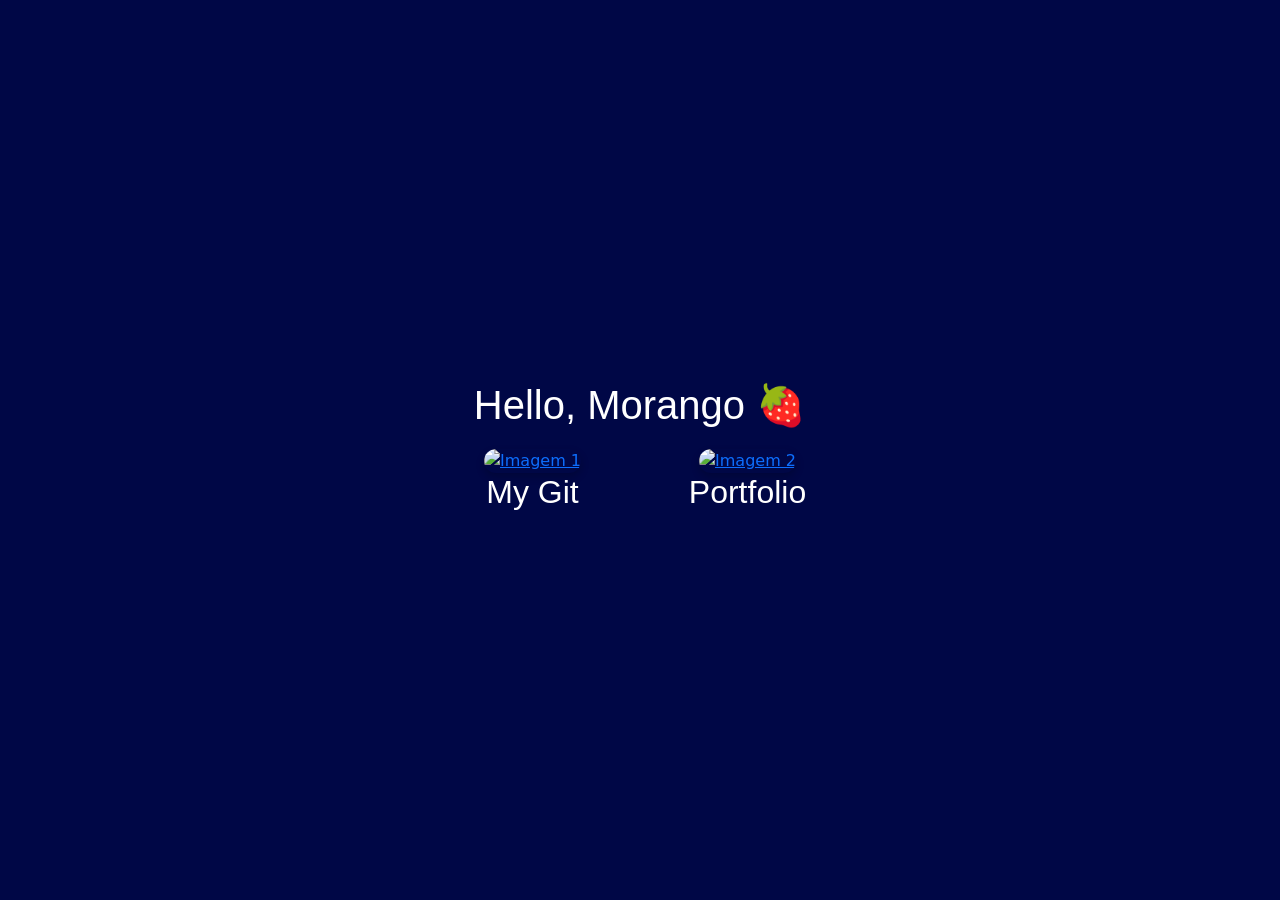
==== index.html @ d5371d59 "Initial commit" ====
<!DOCTYPE html>
<html lang="pt-br">
<head>
    <meta charset="UTF-8">
    <meta name="viewport" content="width=device-width, initial-scale=1.0">
    
    <link href="https://cdn.jsdelivr.net/npm/bootstrap@5.3.8/dist/css/bootstrap.min.css" rel="stylesheet">
    <link rel="stylesheet" href="style.css">
    
    <title>Voltei.</title>
</head>
<body>

  <div class="container-geral">
    <h1>Hello, Morango 🍓</h1>

    <div class="galeria">

      <div>
        <a href="https://github.com/ansilv00">
          <img src="./img-0.jpg" alt="Imagem 1">
        </a>
        <h2>My Git</h2>
      </div>

      <div>
        <a href="http://127.0.0.1:3000/portfolio.html?vscode-livepreview=true">
          <img src="./imggif_03.gif" alt="Imagem 2">
        </a>
        <h2>Portfolio</h2>
      </div>

    </div>
  </div>

  <script src="https://cdn.jsdelivr.net/npm/bootstrap@5.3.8/dist/js/bootstrap.bundle.min.js"></script>
</body>
</html>
---- style.css ----
body{
  margin: 0;
  background: #000746;

  display: flex;
  justify-content: center;
  align-items: center;
  min-height: 100vh;
}

h1{ 
  color: #fff;
  font-family: 'Gill Sans', 'Gill Sans MT', Calibri, 'Trebuchet MS', sans-serif;
}
/* container geral */
.container-geral {
  text-align: center;
}

/* título */
h1 {
  margin-bottom: 20px;
}
h2{
  font-family: 'Gill Sans', 'Gill Sans MT', Calibri, 'Trebuchet MS', sans-serif;
  color: #fff;
}

/* galeria */
.galeria {
  display: grid;
  grid-template-columns: repeat(2, 200px);
  gap: 15px;
}

/* imagens */
.galeria img {
  width: 200px;
  height: 200px;
  object-fit: cover;

  border-radius: 12px;
  box-shadow: 0 4px 8px rgba(0,0,0,0.2);

  transition: transform 0.3s ease;
}

/* efeito hover */
.galeria img:hover {
  transform: scale(1.2); /* diminui um pouco pra não quebrar layout */
}
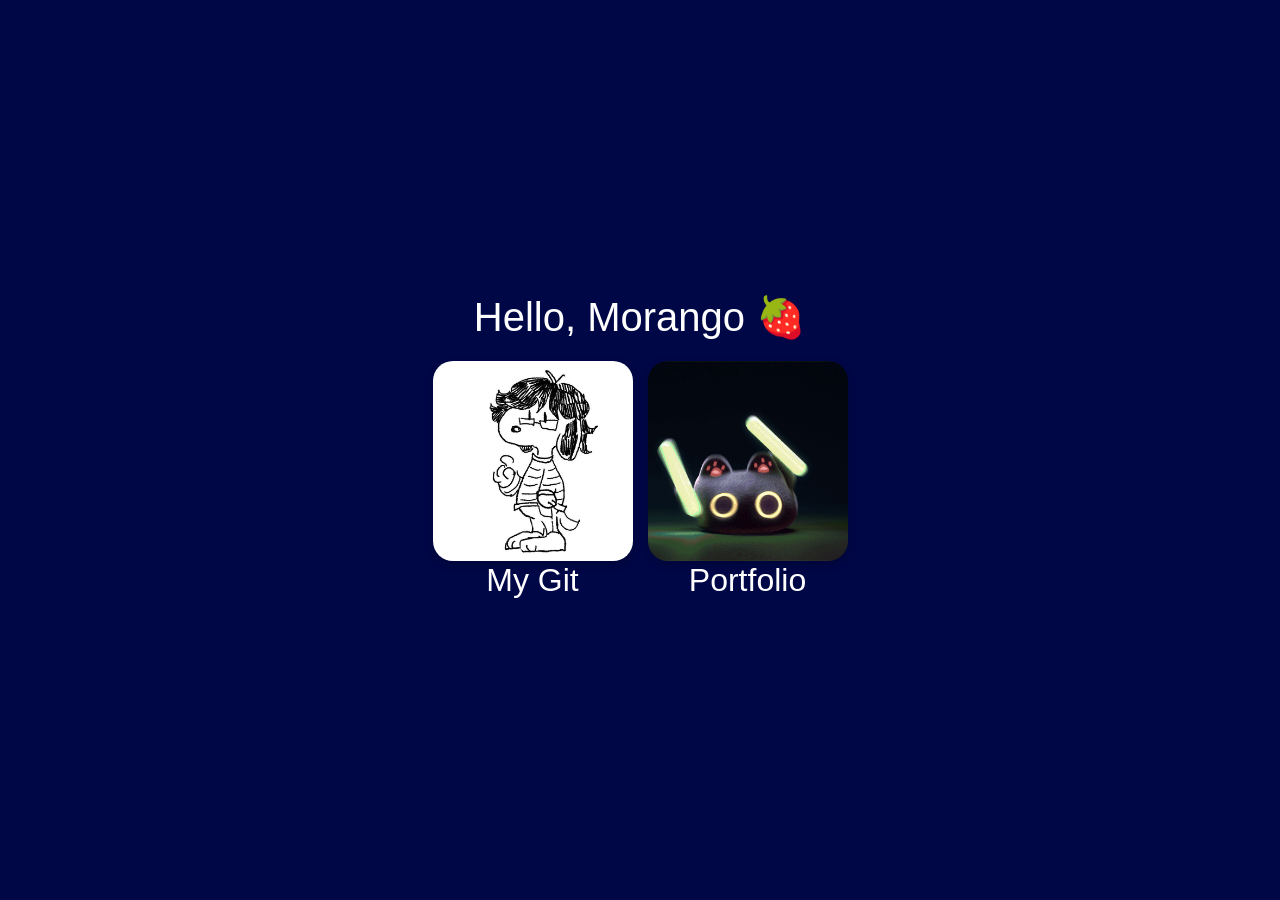
==== commit f64387e4: "Update index.html" ====
--- a/index.html
+++ b/index.html
@@ -18,14 +18,14 @@
 
       <div>
         <a href="https://github.com/ansilv00">
-          <img src="./img-0.jpg" alt="Imagem 1">
+          <img src="./imgs/img-0.jpg" alt="Imagem 1">
         </a>
         <h2>My Git</h2>
       </div>
 
       <div>
         <a href="http://127.0.0.1:3000/portfolio.html?vscode-livepreview=true">
-          <img src="./imggif_03.gif" alt="Imagem 2">
+          <img src="./imgs/imggif_03.gif" alt="Imagem 2">
         </a>
         <h2>Portfolio</h2>
       </div>
@@ -35,4 +35,4 @@
 
   <script src="https://cdn.jsdelivr.net/npm/bootstrap@5.3.8/dist/js/bootstrap.bundle.min.js"></script>
 </body>
-</html>+</html>
--- a/style.css
+++ b/style.css
@@ -39,7 +39,7 @@
   height: 200px;
   object-fit: cover;
 
-  border-radius: 12px;
+  border-radius: 20px;
   box-shadow: 0 4px 8px rgba(0,0,0,0.2);
 
   transition: transform 0.3s ease;
@@ -48,4 +48,16 @@
 /* efeito hover */
 .galeria img:hover {
   transform: scale(1.2); /* diminui um pouco pra não quebrar layout */
-}+}
+
+footer a {
+  text-decoration: none;
+  color: white;
+  margin: 0 10px;
+  transition: color 0.3s ease, transform 0.2s ease;
+}
+
+footer a:hover {
+  color: #ff4d6d; /* rosa 🍓 */
+  transform: scale(1.1);
+}
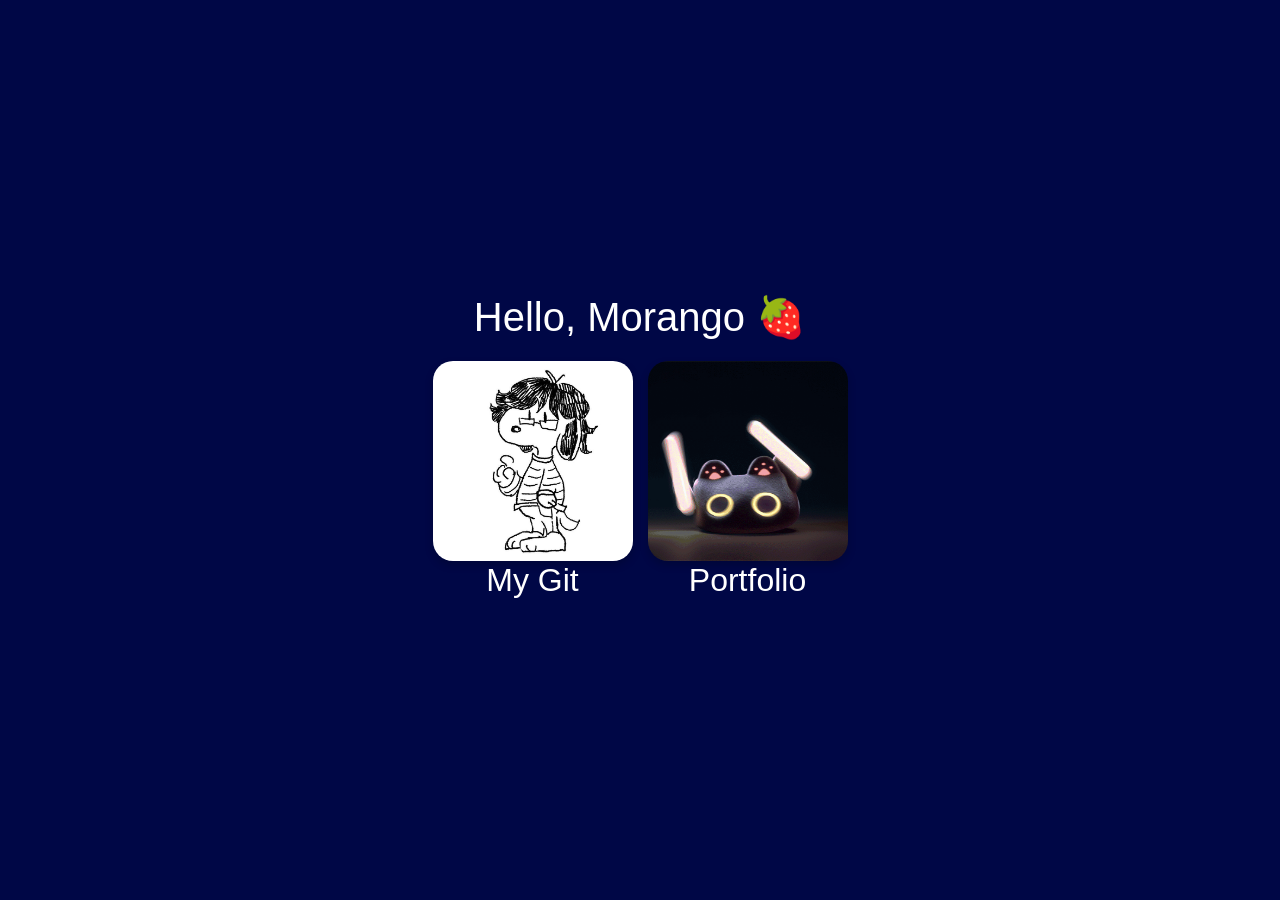
==== commit e491873a: "Update index.html" ====
--- a/index.html
+++ b/index.html
@@ -24,7 +24,7 @@
       </div>
 
       <div>
-        <a href="http://127.0.0.1:3000/portfolio.html?vscode-livepreview=true">
+        <a href="./past_protfolio/portfolio.html">
           <img src="./imgs/imggif_03.gif" alt="Imagem 2">
         </a>
         <h2>Portfolio</h2>
